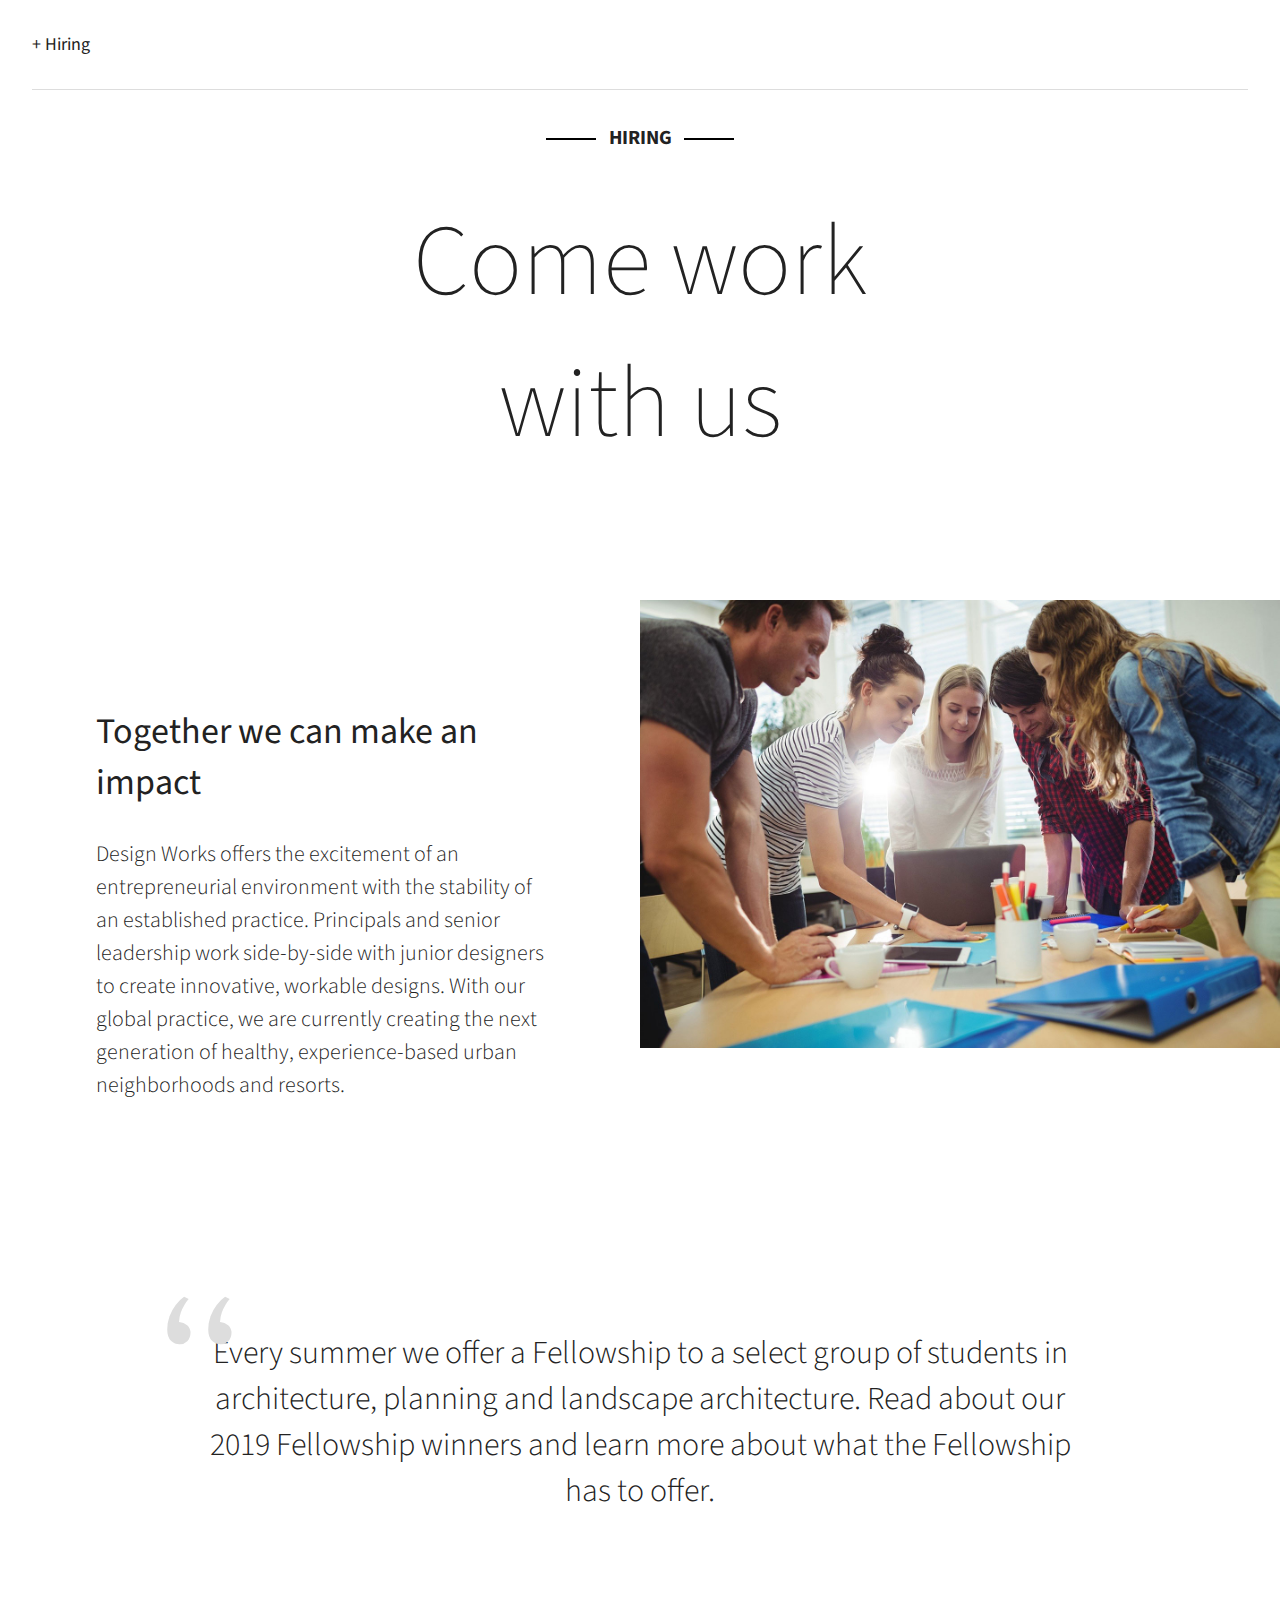
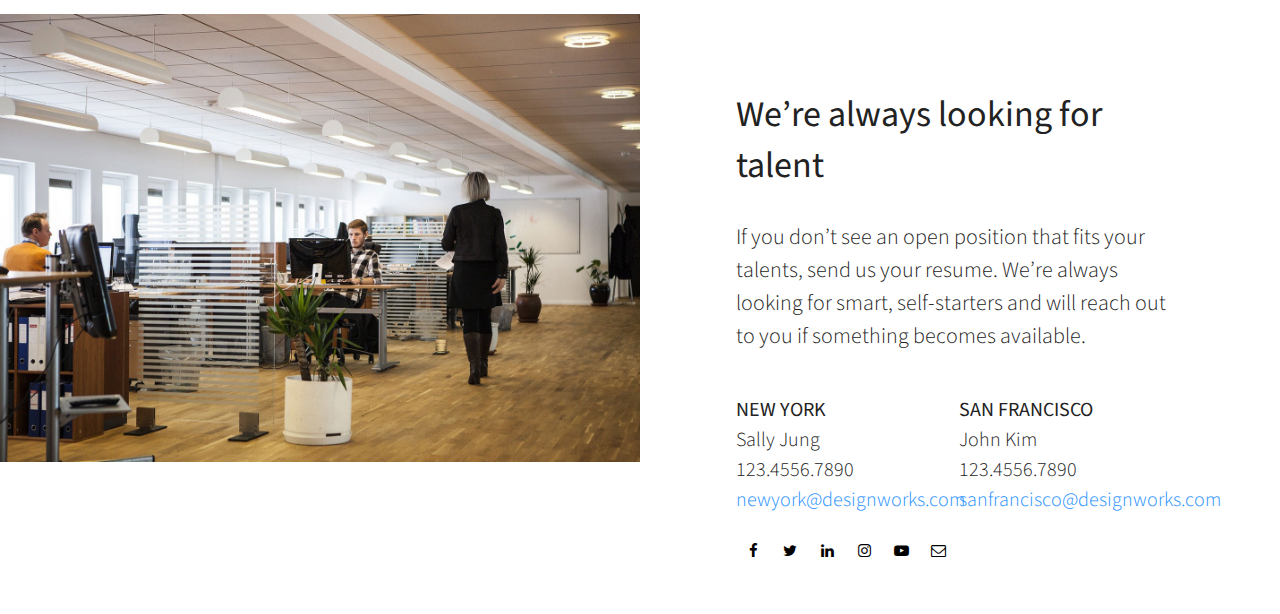
==== hiring.html @ 6f18add3 "SubPage - Hiring Info" ====
<!DOCTYPE html>
<html lang="ko">
<head>
  <meta charset="UTF-8">
  <meta name="viewport" content="width=device-width, user-scalable=yes, initial-scale=1.0">
  <title>Hiring : Design Works</title>
  <link rel="stylesheet" href="style.css">
  <link rel="stylesheet" href="responsive.css">
</head>
<body>
 
  <div class="modal">
    <div class="header">
      <div class="header-inner">
        <div class="modal-display">+ Hiring</div>
      </div>
    </div>
    <div class="hiring-main">
      <div class="hiring-heading">
        <span>hiring</span>
        <h1>Come work with us</h1>
      </div>
    </div>
    <article class="hiring-info">
      <div class="center-parent">
        <div class="center-child">
          <h2>Together we can make an impact</h2>
          <p>
            Design Works offers the excitement of an entrepreneurial environment with the stability of an established practice. Principals and senior leadership work side-by-side with junior designers to create innovative, workable designs. With our global practice, we are currently creating the next generation of healthy, experience-based urban neighborhoods and resorts.
          </p>
        </div>
      </div>
      <div class="photo">
        <img src="images/hiring-main-01-01.jpg">
      </div>
    </article>
    <article class="hiring-slogan">
      <p>
        Every summer we offer a Fellowship to a select group of students in architecture, planning and landscape architecture. Read about our 2019 Fellowship winners and learn more about what the Fellowship has to offer.
      </p>
    </article>
    <article class="hiring-info">
      <div class="photo">
        <img src="images/hiring-main-01-02.jpg">
      </div>
      <div class="center-parent">
        <div class="center-child">
          <h2>We’re always looking for talent</h2>
          <p>
            If you don’t see an open position that fits your talents, send us your resume. We’re always looking for smart, self-starters and will reach out to you if something becomes available.
          </p>
          <div class="hiring-contact">
            <ul>
              <li>NEW YORK</li>
              <li>Sally Jung</li>
              <li>123.4556.7890</li>
              <li>newyork@designworks.com</li>
            </ul>
            <ul>
              <li>SAN FRANCISCO</li>
              <li>John Kim</li>
              <li>123.4556.7890</li>
              <li>sanfrancisco@designworks.com</li>
            </ul>
          </div>
          <div class="sns">
            <a href="#none"><i class="fa fa-facebook"></i></a>
            <a href="#none"><i class="fa fa-twitter"></i></a>
            <a href="#none"><i class="fa fa-linkedin"></i></a>
            <a href="#none"><i class="fa fa-instagram"></i></a>
            <a href="#none"><i class="fa fa-youtube-play"></i></a>
            <a href="#none"><i class="fa fa-envelope-o"></i></a>
          </div>
        </div>
      </div>
    </article>
  </div>
  
</body>
</html>
---- style.css ----
/* Google Web Font : Montserrat */
@import url('https://fonts.googleapis.com/css?family=Montserrat:200,300,400,500&display=swap');

@import url('https://fonts.googleapis.com/css?family=Manrope:300,400,500,600&display=swap');

@import url('https://fonts.googleapis.com/css2?family=Source+Sans+Pro:wght@200;300;400;600;700;900&display=swap');

@import url('https://fonts.googleapis.com/css2?family=Overpass&display=swap');

/* FontAwesome CDN 4.7 */
@import url('https://stackpath.bootstrapcdn.com/font-awesome/4.7.0/css/font-awesome.min.css');

/* Reset CSS */
* { box-sizing: border-box; }
ul { list-style: none; padding: 0; }
a { text-decoration: none; }

/* Default CSS */
body {
  font-family: 'Montserrat', sans-serif;
  color: #222;
  font-size: 15px;
  margin: 0;
  height: 100vh;
  background-color: #fff;
}

/* Entire Layout */
.cd-section {
  height: 100vh;
}
.cd-section > div {
  height: 100%;
  position: relative;
}
.content {
  background-color: #ddd;
  position: absolute;
  width: calc(100% - 40px);
  height: calc(100% - 80px);
  left: 20px;
  bottom: 20px;
  overflow: hidden;
}

/* Header */
header {
  position: fixed;
  top: 0;
  left: 0;
  width: 100%;
}
.gnb-inner {
  width: calc(100% - 40px);
  margin: auto;
  height: 60px;
  line-height: 60px;
}
.logo {
 float: left;
}
.logo img {
  padding-top: 17px;
}
.gnb {
  float: right;
}
.menu {
  display: none;
}
.slogan {
  font-size: 18px;
  font-style: italic;
}
.trigger {
  display: none;
}

/* Hiring Button */
.btn-hiring {
  position: fixed;
  right: 50px;
  bottom: 50px;
  color: #fff;
  background-color: #000;
  padding: 10px 20px;
  border-radius: 20px;
  box-shadow: 5px 5px 20px rgba(0, 0, 0, 0.38);
  transition: 0.2s;
}
.btn-hiring .fa {
  transform: rotateY(180deg);
  margin-right: 5px;
}
.btn-hiring:active {
    transform: scale(0.7);
}

/* ########## Section : Home ########## */
.home-inner {
  background-color: #fff;
  height: 100%;
}
.home-inner:before {
  content: '';
  background-color: #000;
  position: absolute;
  width: 10px;
  height: 100%;
  top: 0;
  left: 0;
  animation: overlay 1s 2s ease-in-out both;
}
.welcome-text {
  position: absolute;
  top: 50%;
  left: 50%;
  transform: translate(-50%, -50%);
  font-size: 50px;
  font-weight: 300;
  text-align: center;
  line-height: 1.2em;
  margin: 0;
  font-family: 'Source Sans Pro', sans-serif;
  animation: slideup 2s linear; 
  animation-fill-mode: both;
}
.welcome-text span {
  display: block;
  font-size: 26px;
}
.welcome-text span .fa {
  color: crimson;
}
.opacity-image {
  background: url(images/section-bg-01.jpg) no-repeat center center;
  background-size: cover;
  height: 100%;
  opacity: 0;
  animation: opacity-image 1s 2.5s ease-in both;
}
.home-heading {
  position: absolute;
  top: 50%;
  left: 300px;
  transform: translateY(-50%);
}
.home-heading span {
  display: block;
  font-size: 115px;
  color: #fff;
  font-weight: 600;
  width: 0;
  overflow: hidden;
  animation: reveal 1s 3s ease-in-out both;
}
.home-heading span:nth-child(1) {
  animation-delay: 3s;
}
.home-heading span:nth-child(2) {
  animation-delay: 3.2s;
}
.home-heading span:nth-child(3) {
  animation-delay: 3.4s;
}

@keyframes slideup {
  0% {
    opacity: 0;
    margin-top: 50px;
  }
  20% {
    opacity: 1;
    margin-top: 0;
  }
  80% {
    opacity: 1;
    margin-top: 0;
  }
  100% {
    opacity: 0;
  }
}
@keyframes overlay {
  0% {
    width: 0;
    left: 0;
  }
  50% {
    width: 100%;
    left: 0;
  }
  100% {
    width: 0;
    /*right: 0;*/
    left: 100%;
  }
}
@keyframes opacity-image {
  0% {
    opacity: 0;
  }
  100% {
    opacity: 1;
  }
}
@keyframes reveal {
  0% {
    width: 0;
  }
  100% {
    width: 100%;
  }
}

/* ########## Section : about ########## */
.about-inner {
  background: #0dace3 url(images/line-drawing.png) no-repeat right bottom;
  height: 100%;
}
.about-itmes {
  width: 60%;
  color: #fff;
  position: absolute;
  top: 50%;
  transform: translateY(-50%);
  margin-left: 100px;
}
.item {
  overflow: hidden;
  margin-bottom: 30px;
}
.item:hover h3 {
  color: #000;
}
.item:hover img {
  filter: invert(0);
}
.item img {
  height: 110px;
  float: left;
  margin-right: 20px;
  filter: invert(1);
  transition: 0.5s;
}
.item h3 {
  font-size: 28px;
  font-weight: 500;
  margin: 0;
  transition: 0.5s;
  letter-spacing: -1px;
}

.item p {
  overflow: hidden;
  font-size: 18px;
}

/* ########## Section : project ########## */
.project-inner {
  height: 100%;
  overflow: hidden;
  background-color: #fff;
  border: 1px solid #ddd;
}
.tabs {
  height: 100%;
  width: 300%;
  transition: 0.5s;
}
.tab {
  height: 100%;
  float:  left;
  width: 33.333333%;
}
.tab > div {
  height: 100%;
  float: left;
}
.project-info {
  width: 25%;
}
.project-photo {
  width: 75%;
  overflow: hidden;
}
input[name=tabmenu] {
  display: none;
}
.btn {
  position: absolute;
  left: 0;
  bottom: 30px;
  width: 25%;
  text-align: center;
}
.btn label {
  cursor: pointer;
  width: 5px;
  height: 5px;
  background-color: #000;
  display: inline-block;
  border-radius: 50%;
  margin: 8px;
  position: relative;
}
.btn label:before {
  content: '';
  display: inline-block;
  border: 1px solid transparent;
  width: 17px;
  height: 17px;
  border-radius: 50%;
  position: absolute;
  left: -6px;
  top: -6px;
  transition: 0.3s;
}
.btn label:hover:before {
  border: 1px solid #aaa;
}

input[id=tab1]:checked ~ .btn label[for=tab1]:before,
input[id=tab2]:checked ~ .btn label[for=tab2]:before, 
input[id=tab3]:checked ~ .btn label[for=tab3]:before {
  border: 1px solid #aaa;
}

input[id=tab1]:checked ~ .tabs {
  margin-left: 0;
}
input[id=tab2]:checked ~ .tabs {
  margin-left: -100%;
}
input[id=tab3]:checked ~ .tabs {
  margin-left: -200%;
}

/* Project info */
.project-info {
  padding: 50px;
  position: relative;
}
.project-info h3 {
  font-size: 20px;
  position: relative;
}
.project-info p {
  font-size: 16px;
  line-height: 1.5em;
}
.project-info ul {
  line-height: 2em;
  margin: 30px 0;
}
.project-info ul li:before {
  content:"\f105";
  font-family: fontawesome;
  margin-right: 10px;
}
.detail {
  margin-bottom: 50px;
}
.detail div {
  display: inline-block;
  text-align: center;
  width: 32.5%;
  color: #999;
}
.detail div span {
  font-size: 36px;
  font-weight: bold;
  display: block;
  color: #000;
  margin-bottom: 10px;
}
.view-project {
  background-color: #3f3f3f;
  color: #fff;
  text-transform: uppercase;
  font-size: 13px;
  width: 220px;
  display: inline-block;
  padding: 10px;
  text-align: center;
  transition: 0.5s;
}
.view-project:hover {
  background-color: #000;
}
.view-project .fa {
  transition: 0.5s;
}
.view-project:hover .fa {
  margin-left: 30px;
}
.project-info:before {
  content: attr(data-text);
  font-size: 130px;
  color: #eee;
  position: absolute;
  top: -10px;
  left: 10px;
}

/* ########## Section : plan ########## */
.plan-inner {
  background-color: #1d1b24;
  height: 100%;
}
.plan-feature {
  width: 80%;
  position: absolute;
  top: 50%;
  left: 50%;
  transform: translate(-50%, -50%);
}
.plan-feature > div {
  color: #bbb;
}
.plan-info {
  overflow: hidden;
}
.plan-info > div {
  float: left;
}
.plan-heading {
  width: 70%;
  padding-right: 50px;
}
.plan-heading h2,
.history-info h2{
  color: #fff;
  margin: 0;
}
.plan-heading p {
  font-size: 16px;
  line-height: 1.6em;
  margin-top: 0;
}
.plan-photo {
  width: 30%;
}
.plan-photo img {
  height: 265px;
}
.plan-heading hr.bar,
.history-info hr.bar
{
  background-color: dodgerblue;
  display: inline-block;
}
.history-slider div {
  outline: none; /* Slick 슬라어더 드래글 할 때 나오는 아웃라인 없애기 */
}
.history-slider div h4 {
  color: #fff;
  font-size: 20px;
  font-weight: normal;
  margin: 0;
  line-height: 1.5em;
}
.history-slider div h4 span {
  color: dodgerblue;
}
.history-slider div p {
  font-size: 16px;
  line-height: 1.5em;
}
/* Slick.js Custom CSS */
.history-slider .slick-arrow {
  display: none !important;
}
.history-slider .slick-dots li button:before {
  color: #fff;
  font-size: 40px;
}
.history-slider .slick-dots li {
  margin: 0;
}

/* ########## Section : awards winner ########## */
.awards-inner {
  height: 100%;
  border: 1px solid #ddd;
}
.awards-inner > div {
  float: left;
  width: 50%;
  height: 100%;
  position: relative;
}
.about-awards {
  background-color: #1a1f24;
  color: #fff;
}
.about-heading {
  position: absolute;
  top: 50%;
  left: 50%;
  transform: translate(-50%, -50%);
  text-align: center;
  width: 70%;
}
.victory-jump {
  background-color: #fff;
}
.victory-jump img {
  position: absolute;
  top: 50%;
  left: 50%;
  transform: translate(-50%, -50%);
  width: 80%;
}
.about-heading h2 {
  margin: 0;
  font-weight: normal;
}
hr.bar {
  width: 50px;
  height: 4px;
  border: none;
  background-color: crimson;
  margin: 30px auto;
}
.about-heading p {
  color: #999;
  font-size: 17px;
  line-height: 1.5em;
  margin-bottom: 30px;
}
.view-awards {
  color: #bbb;
  border: 1px solid #bbb;
  padding: 5px 15px;
  border-radius: 20px;
  transition: 0.5s;
}
.view-awards:hover {
  background-color: #31c0ce;
  color: #fff;
  border-color: transparent;
}

/* ########## Section : location ########## */
.location-inner {
  background: url(images/background-location.jpg) no-repeat center center;
  height: 100%;
  background-size: cover;
}
.location-inner::before {
  content: '';
  background-color: rgba(0, 0, 0, 0.85);
  width: 100%;
  height: 100%;
  position: absolute;
}
.feature {
  width: 70%;
  position: absolute;
  top: 50%;
  left: 50%;
  transform: translate(-50%, -50%);
  color: #bbb;
}
.feature > div {
  float: left;
}
.office {
  width: 60%;
  padding-right: 100px;
}
.service {
  width: 40%;
}
.office h2 {
  color: #1db1f0;
  font-weight: 500;
  margin: 0;
  margin-top: 5px;
}
.office p {
  font-size: 16px;
  line-height: 1.5em;
}
.office span {
  color: #fff;
}
.customer {
  margin-top: 40px;
}
.service-item {
  margin-bottom: 40px;
}
.service-item .fa {
  color: #1db1f0;
  font-size: 40px;
}
.service-item h3 {
  color: #fff;
  font-size: 22px;
  margin: 0;
}

/* ########## Section : contact ########## */
.contact-inner {
  background-color: #fff;
  height: 100%;
  border: 1px solid #ddd;
}
.contact-feature {
  width: 70%;
  position: absolute;
  top: 50%;
  left: 50%;
  transform: translate(-50%, -50%);
}
.contact-feature > div {
  float: left;
  width: 50%;
  padding: 20px;
}
.contact-form h3 {
  font-size: 30px;
  font-weight: normal;
  margin: 0;
}
.send-box label {
  display: block;
  font-weight: bold;
  font-size: 16px;
  margin: 10px 0;
  margin-top: 20px;
}
.send-box label span {
  color: crimson;
  font-weight: normal;
}
.send-box input[type=email],
.send-box input[type=text],
.send-box textarea {
  border: 1px solid #ccc;
  padding: 10px;
  border-radius: 3px;
  outline: none;
  width: 100%;
  transition: 0.5s;
}
.send-box input[type=email]:hover,
.send-box input[type=text]:hover,
.send-box textarea:hover {
  border: 1px solid #0088cc;
  box-shadow: 0 0 5px #0088cc;
}
.send-box input[type=email]:focus,
.send-box input[type=text]:focus,
.send-box textarea:focus
{
  background-color: #eee;
}
.send-box button {
  background-color: #0088cc;
  color: #fff;
  text-transform: uppercase;
  padding: 12px 20px;
  border: none;
  border-radius: 3px;
  cursor: pointer;
  transition: 0.5s;
  margin-top: 10px;
}
.send-box button:hover {
  background-color: #000;
}
.contact-info h4 {
  font-weight: normal;
  font-size: 20px;
  margin: 0;
  margin-top: 20px;
}
.contact-info ul li {
  line-height: 2em;
}
.contact-info ul li:la2st-child {
  color: #0088cc;
}
.contact-info p {
  line-height: 1.5em;
}

/* ########## Subpage : Hiring ########## */
.modal {
  font-family: 'Source Sans Pro', sans-serif;
}
.header {
  position: fixed;
  width: 100%;
  background-color: #fff;
  z-index: 100;
}
.header-inner {
  width: 95%;
  margin: auto;
  height: 90px;
  line-height: 90px;
  border-bottom: 1px solid #ddd;
}
.modal-display {
  font-size: 18px;
}
.hiring-main {
  height: 600px;
  position: relative;
}
.hiring-heading {
  position: absolute;
  top: 50%;
  left: 50%;
  transform: translate(-50%, -50%);
  text-align: center;
}
.hiring-heading span {
  text-transform: uppercase;
  font-weight: bold;
  font-size: 20px;
  position: relative;
}
.hiring-heading span:before,
.hiring-heading span:after {
  content: '';
  height: 2px;
  background-color: #000;
  width: 50px;
  position: absolute;
  top: 50%;
}
.hiring-heading span:before {
  right: 120%;
}
.hiring-heading span:after {
  left: 120%;
}
.hiring-heading h1 {
  font-size: 100px;
  font-weight: 200;
  margin: 0;
  margin-top: 40px;
}
.hiring-info {
  overflow: hidden;
  margin-bottom: 30px;
}
.hiring-info > div {
  float: left;
  width: 50%;
  height: 600px;
}
.center-parent {
  position: relative;
}
.center-child {
  position: absolute;
  top: 50%;
  left: 50%;
  transform: translate(-50%, -50%);
  width: 70%;
}
.center-child h2 {
  font-size: 36px;
  font-weight: normal;
}
.center-child p {
  font-size: 22px;
  font-weight: 300;
  line-height: 1.5em;
}
.photo img {
  width: 100%;
}
.hiring-slogan {
  padding: 100px 0;
}
.hiring-slogan p {
  font-size: 32px;
  font-weight: 300;
  text-align: center;
  width: 70%;
  margin: auto;
  position: relative;
}
.hiring-slogan p:before {
  content: ',,';
  font-family: 'Overpass', sans-serif;
  font-size: 200px;
  position: absolute;
  color: #ddd;
  transform: rotate(180deg);
  top: -82px;
  left: -35px;
}
.hiring-contact ul {
  display: inline-block;
  width: 49%;
  font-size: 20px;
  font-weight: 300;
  line-height: 1.5em;
}
.hiring-contact ul li:first-child {
  font-weight: 400;
}
.hiring-contact ul li:last-child {
  color: dodgerblue;
}
.sns {}
.sns a {
  font-size: 15px;
  color: #000;
  width: 30px;
  height: 30px;
  display: inline-block;
  border-radius: 50%;
  text-align: center;
  line-height: 30px;
  margin: 2px;
  position: relative;
  transition: 0.3s;
}
.sns a:before {
  content: '';
  position: absolute;
  width: inherit;
  height: inherit;
  border-radius: 50%;
  z-index: -1;
  left: 50%;
  transform: translateX(-50%) scale(0);
  transition: 0.3s;
}
.sns a:hover {
  color: #fff;
}
.sns a:hover:before {
  transform: translateX(-50%) scale(1);
}
.sns a:nth-child(1):before {
  background-color: #3b5999;
}
.sns a:nth-child(2):before {
  background-color: #55acee;
}
.sns a:nth-child(3):before {
  background-color: #0077B5;
}
.sns a:nth-child(4):before {
  background-color: #e4405f;
}
.sns a:nth-child(5):before {
  background-color: #cd201f;
}
.sns a:nth-child(6):before {
  background-color: #25D366;
}
---- responsive.css ----
@media (max-width: 768px) {
  html {
    scroll-behavior: smooth;
  }
  /* Entire Layout */
  .cd-section {
    height: auto;
  }
  .cd-section > div {
    height: auto;
    position: relative;
  }
  .content {
    position: static;
    width: 100%;
    height: 100%;
  }

  /* Hedaer */
  header {
    transition: 0.5s;
    z-index: 1;
  }
  header.active {
    background-color: #fff;
    border-bottom: 1px solid #eee;
  }
  .menu {
    display: block;
  }
  .slogan {
    display: none;
  }
  .gnb {
    background-color: #fff;
    position: fixed;
    top: 0;
    right: -270px;
    /* width: 250px; */
    height: 100vh;
    box-shadow: -5px 0 10px rgba(0, 0, 0, 0.1);
    transition: 0.5s;
  }
  .gnb.active {
    right: 0;
  }
  .menu {
    line-height: 40px;
    margin-top: 60px;
  }
  .menu a {
    text-align: right;
    display: block;
    padding: 0 20px;
    color: #000;
    font-size: 20px;
  }

  /* Trigger */
  .trigger {
    display: block;
    width: 24px;
    height: 14px;
    position: absolute;
    right: 20px;
    top: 20px;
  }
  .trigger span {
    position: absolute;
    height: 1px;
    width: 100%;
    background-color: #000;
    transition: 0.5s;
  }
  .trigger span:nth-child(1) {
    top: 0;
  }
  .trigger span:nth-child(2) {
    top: 50%;
    width: 80%;
  }
  .trigger span:nth-child(3) {
    top: 100%;
  }
  .trigger.active span:nth-child(1) {
    top: 50%;
    transform: rotate(45deg);
  }
  .trigger.active span:nth-child(2) {
    top: 50%;
    width: 80%;
    opacity: 0;
  }
  .trigger.active span:nth-child(3) {
    top: 50%;
    transform: rotate(-45deg);
  }

  /* Gototop */
  .gototop {
    position: fixed;
    bottom: 20px;
    left: 20px;
    border: 1px solid #fff;
    width: 40px;
    height: 40px;
    border-radius: 50%;
    text-align: center;
    line-height: 50px;
    transform: translateY(30px);
    opacity: 0;
    transition: 0.5s;
  }
  .gototop.active {
    opacity: 1;
    transform: translateY(0);
  }
  .btn-hiring {
    right: 20px;
    bottom: 20px;
  }
}
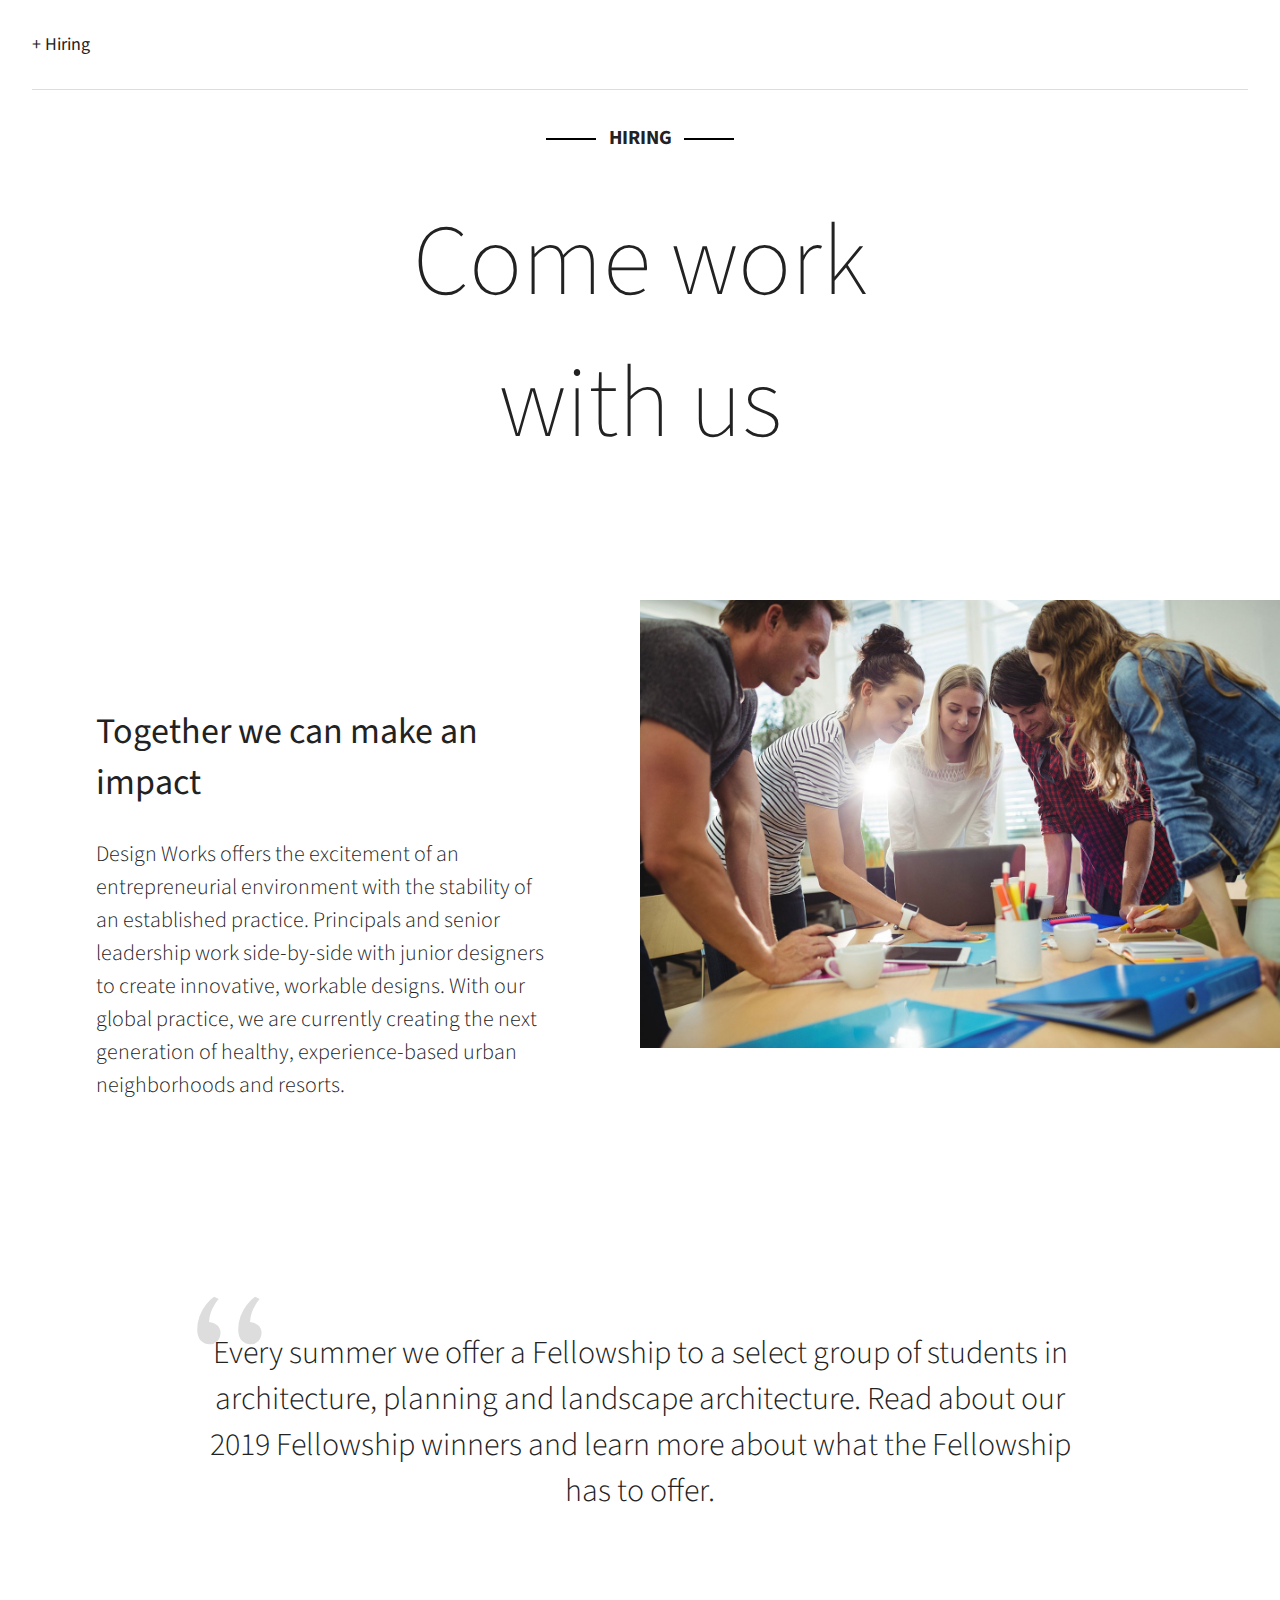
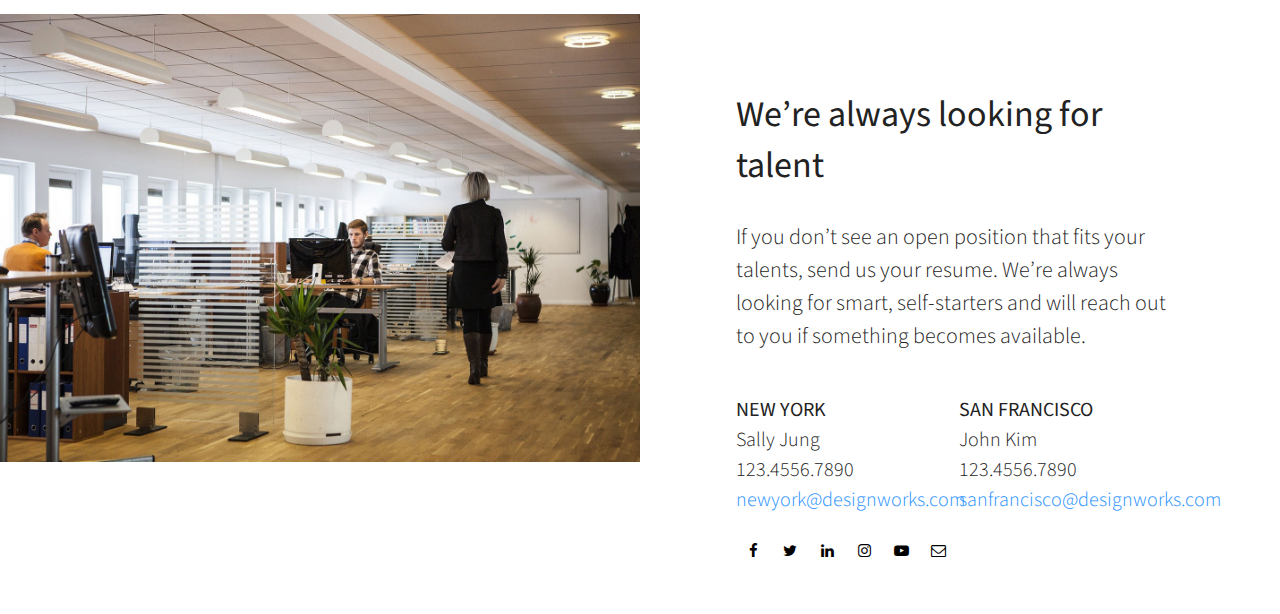
==== commit cf302aff: "SubPage - Hiring Info : Double Quotes Enhance" ====
--- a/hiring.html
+++ b/hiring.html
@@ -36,7 +36,7 @@
     </article>
     <article class="hiring-slogan">
       <p>
-        Every summer we offer a Fellowship to a select group of students in architecture, planning and landscape architecture. Read about our 2019 Fellowship winners and learn more about what the Fellowship has to offer.
+        <span>Every</span> summer we offer a Fellowship to a select group of students in architecture, planning and landscape architecture. Read about our 2019 Fellowship winners and learn more about what the Fellowship has to offer.
       </p>
     </article>
     <article class="hiring-info">
--- a/style.css
+++ b/style.css
@@ -788,7 +788,7 @@
   margin: auto;
   position: relative;
 }
-.hiring-slogan p:before {
+.hiring-slogan p span:before {
   content: ',,';
   font-family: 'Overpass', sans-serif;
   font-size: 200px;
@@ -796,7 +796,7 @@
   color: #ddd;
   transform: rotate(180deg);
   top: -82px;
-  left: -35px;
+  left: -5px;
 }
 .hiring-contact ul {
   display: inline-block;
